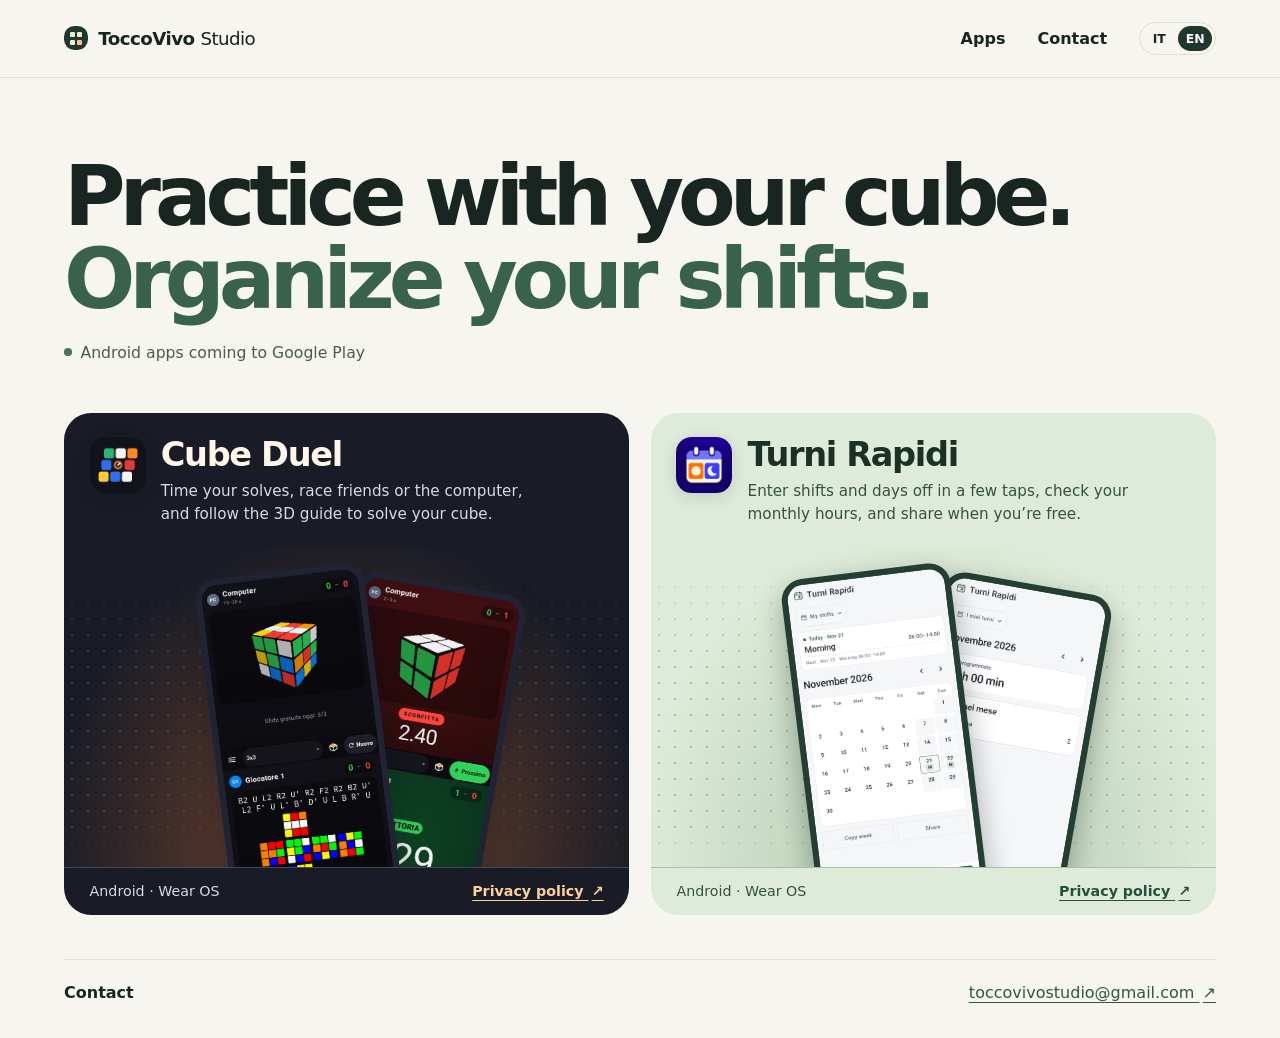
==== en/index.html @ 496abc5f "Aggiunge la versione inglese della vetrina" ====
<!doctype html>
<html lang="en">
<head>
  <meta charset="utf-8">
  <meta name="viewport" content="width=device-width, initial-scale=1">
  <meta name="description" content="Discover the Android apps from ToccoVivo Studio. Practice with Cube Duel and organize your shifts with Turni Rapidi.">
  <title>ToccoVivo Studio · Cube Duel and Turni Rapidi</title>
  <link rel="alternate" hreflang="it" href="https://toccovivostudio.github.io/">
  <link rel="alternate" hreflang="en" href="https://toccovivostudio.github.io/en/">
  <link rel="stylesheet" href="../stile.css">
</head>
<body>
  <a class="skip" href="#content">Skip to content</a>
  <header class="site-header">
    <div class="wrap header-inner">
      <a class="brand" href="/en/" aria-label="ToccoVivo Studio, home">
        <span class="brand-mark" aria-hidden="true"><i></i><i></i><i></i><i></i></span>
        <span>ToccoVivo <span class="brand-studio">Studio</span></span>
      </a>
      <nav class="site-links" aria-label="Main navigation">
        <a href="#apps">Apps</a>
        <a href="#contact">Contact</a>
      </nav>
      <nav class="language-switch" aria-label="Site language">
        <a href="/" hreflang="it" lang="it" aria-label="Italiano">IT</a>
        <a href="/en/" hreflang="en" lang="en" aria-label="English" aria-current="page">EN</a>
      </nav>
    </div>
  </header>

  <main id="content" class="wrap">
    <section class="intro" aria-labelledby="title">
      <h1 id="title">Practice with your cube.<br><span>Organize your shifts.</span></h1>
      <p class="status"><span aria-hidden="true"></span> Android apps coming to Google Play</p>
    </section>

    <section id="apps" class="apps" aria-label="Apps from ToccoVivo Studio">
      <article class="app-card cube" aria-labelledby="cube-title">
        <div class="app-content">
          <img class="app-icon" src="../immagini/cube-duel-icona.png" alt="" width="56" height="56">
          <div>
            <h2 id="cube-title">Cube Duel</h2>
            <p>Time your solves, race friends or the computer, and follow the 3D guide to solve your cube.</p>
          </div>
        </div>
        <div class="preview" aria-label="Cube Duel screenshots">
          <div class="device device-secondary"><img src="../immagini/cube-duel-risultato.png" alt="Results of a race against the computer"></div>
          <div class="device device-primary"><img src="../immagini/cube-duel-sfida.png" alt="3D cube and scramble sequence before a race"></div>
        </div>
        <div class="app-footer">
          <span>Android <span aria-hidden="true">·</span> Wear OS</span>
          <a href="/app-info/cube-duel/privacy/#en" aria-label="Cube Duel privacy policy">Privacy policy <span aria-hidden="true">↗</span></a>
        </div>
      </article>

      <article class="app-card turni" aria-labelledby="turni-title">
        <div class="app-content">
          <img class="app-icon" src="../immagini/turni-rapidi-icona.png" alt="" width="56" height="56">
          <div>
            <h2 id="turni-title">Turni Rapidi</h2>
            <p>Enter shifts and days off in a few taps, check your monthly hours, and share when you’re free.</p>
          </div>
        </div>
        <div class="preview" aria-label="Turni Rapidi screenshots">
          <div class="device device-secondary"><img src="../immagini/turni-rapidi-riepilogo.png" alt="Monthly summary of planned hours, shifts, and days off"></div>
          <div class="device device-primary"><img src="../immagini/turni-rapidi-calendar-en.png" alt="Monthly calendar with today’s shift and the next shift"></div>
        </div>
        <div class="app-footer">
          <span>Android <span aria-hidden="true">·</span> Wear OS</span>
          <a href="/app-info/turni-rapidi/privacy/en/" aria-label="Turni Rapidi privacy policy">Privacy policy <span aria-hidden="true">↗</span></a>
        </div>
      </article>
    </section>

    <footer id="contact" class="contact">
      <h2>Contact</h2>
      <a href="mailto:toccovivostudio@gmail.com">toccovivostudio@gmail.com <span aria-hidden="true">↗</span></a>
    </footer>
  </main>
</body>
</html>
---- stile.css ----
:root {
  color-scheme: light;
  --paper: #f6f5ef;
  --ink: #182521;
  --muted: #4c5a51;
  --line: #dfdfd5;
  font-family: "Segoe UI", system-ui, sans-serif;
  background: var(--paper);
  color: var(--ink);
}

*, *::before, *::after { box-sizing: border-box; }
body { margin: 0; }
a { color: inherit; }
a:focus-visible { outline: 2px solid #8a470d; outline-offset: 5px; border-radius: 3px; }
img { display: block; }
h1, h2, p { margin: 0; }

.wrap { width: min(72rem, calc(100% - 4rem)); margin-inline: auto; }
.skip { position: absolute; inset: 1rem auto auto 1rem; transform: translateY(-200%); background: white; padding: .7rem 1rem; z-index: 3; }
.skip:focus { transform: none; }
.site-header { border-bottom: 1px solid var(--line); }
.header-inner { min-height: 4.8rem; display: grid; grid-template-columns: auto 1fr auto; align-items: center; gap: clamp(1rem, 3vw, 2rem); }
.brand { display: inline-flex; align-items: center; gap: .65rem; font-size: 1.14rem; font-weight: 750; letter-spacing: -.03em; text-decoration: none; }
.brand-studio { font-weight: 500; }
.brand-mark { background: #21362c; padding: .36rem; border-radius: .65rem; display: grid; grid-template-columns: repeat(2, .3rem); gap: .18rem; flex: none; }
.brand-mark i { aspect-ratio: 1; border-radius: .07rem; background: #e9efd7; }
.brand-mark i:last-child { background: #ffc07c; }
nav { display: flex; align-items: center; gap: clamp(.75rem, 3vw, 2rem); font-weight: 600; }
nav a { text-decoration: none; padding-block: .45rem; }
nav a:hover, .contact a:hover { text-decoration: underline; text-underline-offset: .24em; }
.site-links { justify-self: end; }
.language-switch { gap: .2rem; padding: .2rem; border: 1px solid var(--line); border-radius: 2rem; }
.language-switch a { display: block; min-width: 2rem; padding: .3rem .45rem; border-radius: 2rem; text-align: center; font-size: .78rem; }
.language-switch [aria-current="page"] { background: #21362c; color: #fff; }

.intro { padding-block: clamp(2.75rem, 6vw, 5rem) clamp(1.85rem, 4vw, 3.25rem); }
.intro h1 { font-family: "Segoe UI Variable Display", "Segoe UI", system-ui, sans-serif; font-size: clamp(2.4rem, 6.7vw, 5.25rem); line-height: .99; letter-spacing: -.072em; font-weight: 760; }
.intro h1 span { color: #38614e; }
.status { display: flex; align-items: baseline; gap: .55rem; color: var(--muted); margin-top: 1.35rem; font-size: .98rem; }
.status span { align-self: center; flex: none; width: .48rem; height: .48rem; border-radius: 50%; background: #42765a; }

.apps { display: grid; grid-template-columns: repeat(2, minmax(0, 1fr)); gap: 1.35rem; scroll-margin-top: 1rem; }
.app-card { border-radius: 1.7rem; overflow: hidden; display: grid; grid-template-rows: auto 1fr auto; }
.cube { --card: #191c26; --card-text: #fff5e9; --secondary: #d9d8e4; --divider: #444957; --link: #ffd098; --glow: #78462e; --dot: #615045; --frame: #202334; }
.turni { --card: #dfebda; --card-text: #1c3126; --secondary: #355143; --divider: #adbfac; --link: #23513e; --glow: #adc8a9; --dot: #96ad97; --frame: #253e33; }
.app-card { background: var(--card); color: var(--card-text); }
.app-content { display: grid; grid-template-columns: auto minmax(0, 1fr); gap: .95rem; padding: 1.55rem 1.6rem 1.35rem; }
.app-icon { border-radius: .98rem; box-shadow: 0 .25rem 1rem #13182022; }
.app-content h2 { font-size: clamp(1.55rem, 3vw, 2.1rem); line-height: 1.05; letter-spacing: -.04em; }
.app-content p { color: var(--secondary); margin-top: .45rem; line-height: 1.5; font-size: .95rem; max-width: 40ch; }

.preview {
  position: relative;
  align-self: end;
  height: clamp(14rem, 28vw, 20rem);
  overflow: hidden;
  isolation: isolate;
  background: radial-gradient(ellipse at 50% 95%, var(--glow), transparent 75%);
}
.preview::before {
  content: "";
  position: absolute;
  inset: 0;
  opacity: .65;
  background-image: radial-gradient(var(--dot) .08rem, transparent .1rem);
  background-size: 1rem 1rem;
  mask-image: linear-gradient(transparent, #000 40%, #000 86%, transparent);
  z-index: -1;
}
.device {
  position: absolute;
  top: 1.4rem;
  left: 50%;
  width: 30%;
  max-width: 10.9rem;
  padding: .36rem;
  border-radius: 1.35rem;
  background: var(--frame);
  box-shadow: 0 .75rem 1.75rem #0d151954;
}
.device img { width: 100%; border-radius: .98rem; }
.device-primary { transform: translateX(-78%) rotate(-7deg); }
.device-secondary { top: 2.1rem; transform: translateX(-11%) rotate(10deg); }
.app-footer { display: flex; align-items: center; justify-content: space-between; flex-wrap: wrap; gap: .55rem 1rem; padding: .95rem 1.6rem; border-top: 1px solid var(--divider); font-size: .89rem; }
.app-footer > span { color: var(--secondary); }
.app-footer a { color: var(--link); font-weight: 650; text-underline-offset: .26em; }
.app-footer a:focus-visible { outline-color: var(--link); }
.app-footer a span, .contact a span { margin-left: .2rem; }

.contact { display: flex; justify-content: space-between; flex-wrap: wrap; align-items: center; gap: .5rem 1.5rem; margin-top: 2.8rem; padding-block: 1.45rem 2.2rem; border-top: 1px solid var(--line); }
.contact h2 { font-size: 1rem; }
.contact a { color: #305744; text-underline-offset: .25em; overflow-wrap: anywhere; }

@media (max-width: 46rem) {
  .wrap { width: calc(100% - 2rem); }
  .apps { grid-template-columns: 1fr; }
  .preview { height: clamp(13.5rem, 64vw, 20rem); }
  .app-content { padding: 1.3rem 1.25rem 1.15rem; }
  .app-footer { padding-inline: 1.25rem; }
  .device { width: 33%; }
  .contact { margin-top: 2rem; }
}

@media (max-width: 32rem) {
  .header-inner { grid-template-columns: 1fr auto; gap: .45rem 1rem; padding-block: .7rem .38rem; }
  .site-links { grid-row: 2; grid-column: 1 / -1; justify-self: start; }
  .language-switch { grid-row: 1; grid-column: 2; }
}

@media (max-width: 24rem) {
  .brand { font-size: 1rem; gap: .48rem; }
  nav { font-size: .88rem; }
  .app-icon { width: 44px; height: 44px; border-radius: .8rem; }
}
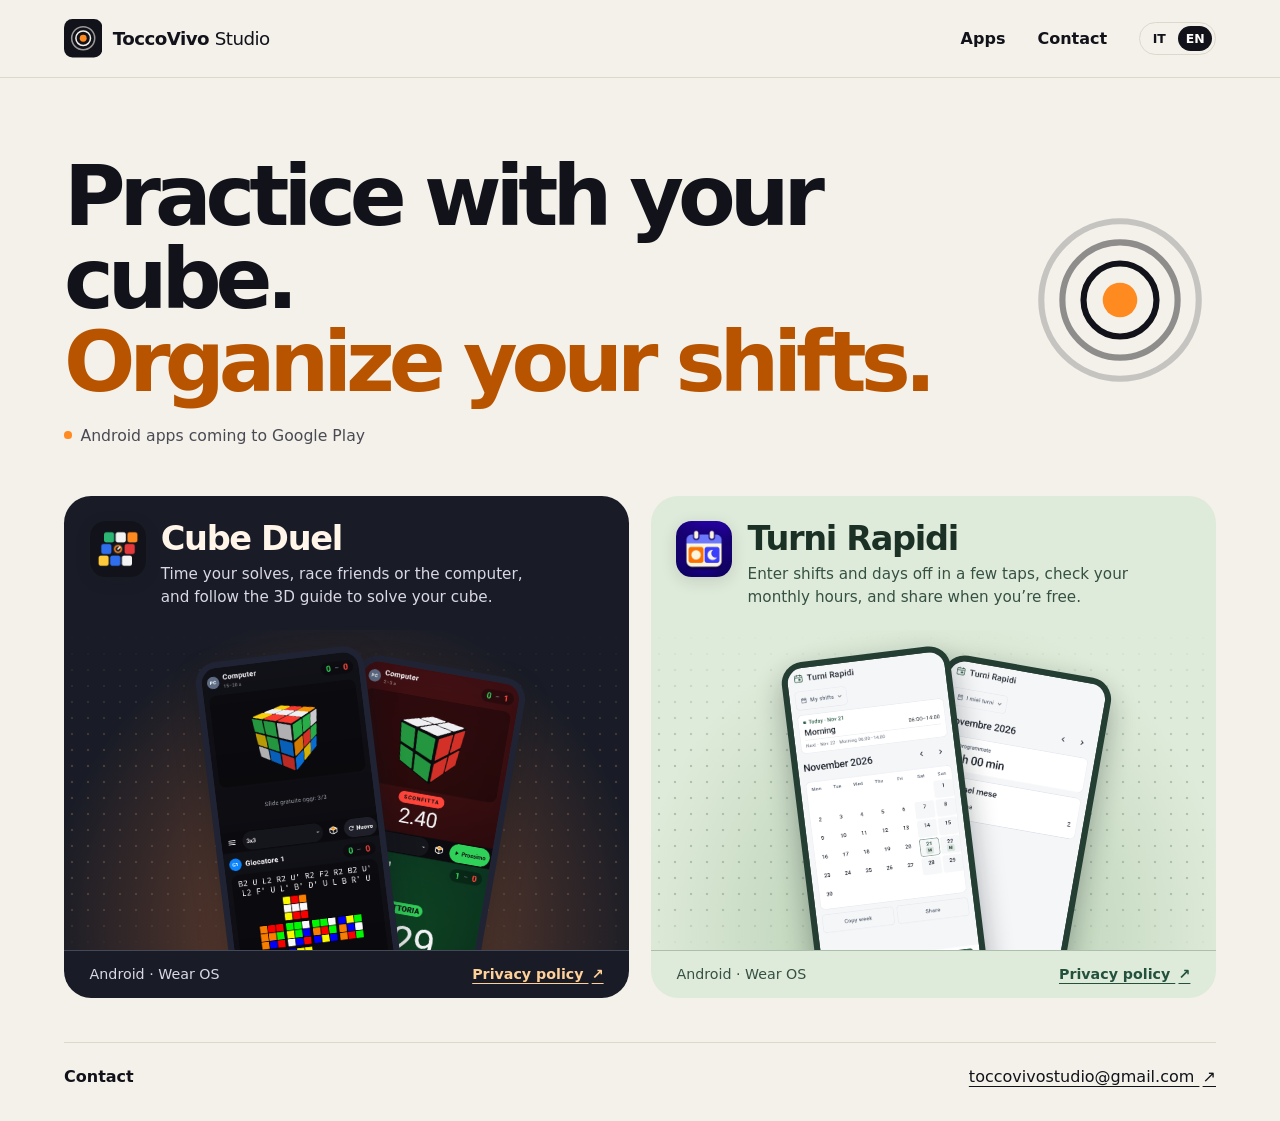
==== commit 511f6118: "Aggiorna il marchio di ToccoVivo Studio Nuovo simbolo, colori nero, crema e arancione, icona della s" ====
--- a/en/index.html
+++ b/en/index.html
@@ -8,13 +8,22 @@
   <link rel="alternate" hreflang="it" href="https://toccovivostudio.github.io/">
   <link rel="alternate" hreflang="en" href="https://toccovivostudio.github.io/en/">
   <link rel="stylesheet" href="../stile.css">
+  <meta name="theme-color" content="#12131a">
+  <link rel="icon" href="/favicon.svg" type="image/svg+xml">
+  <link rel="apple-touch-icon" href="/immagini/logo-toccovivo-512.png">
+  <meta property="og:type" content="website">
+  <meta property="og:site_name" content="ToccoVivo Studio">
+  <meta property="og:title" content="ToccoVivo Studio · Cube Duel and Turni Rapidi">
+  <meta property="og:description" content="Discover the Android apps from ToccoVivo Studio. Practice with Cube Duel and organize your shifts with Turni Rapidi.">
+  <meta property="og:image" content="https://toccovivostudio.github.io/immagini/og-toccovivo.png">
+  <meta name="twitter:card" content="summary_large_image">
 </head>
 <body>
   <a class="skip" href="#content">Skip to content</a>
   <header class="site-header">
     <div class="wrap header-inner">
       <a class="brand" href="/en/" aria-label="ToccoVivo Studio, home">
-        <span class="brand-mark" aria-hidden="true"><i></i><i></i><i></i><i></i></span>
+        <svg class="brand-mark" viewBox="0 0 100 100" aria-hidden="true"><rect width="100" height="100" rx="22" fill="#12131A"/><circle cx="50" cy="50" r="9" fill="#FF8A1F"/><circle cx="50" cy="50" r="19" fill="none" stroke="#F4F1EA" stroke-width="4"/><circle cx="50" cy="50" r="30" fill="none" stroke="#F4F1EA" stroke-opacity=".6" stroke-width="4"/></svg>
         <span>ToccoVivo <span class="brand-studio">Studio</span></span>
       </a>
       <nav class="site-links" aria-label="Main navigation">
@@ -30,8 +39,11 @@
 
   <main id="content" class="wrap">
     <section class="intro" aria-labelledby="title">
+      <div class="intro-text">
       <h1 id="title">Practice with your cube.<br><span>Organize your shifts.</span></h1>
       <p class="status"><span aria-hidden="true"></span> Android apps coming to Google Play</p>
+    </div>
+      <svg class="hero-mark" viewBox="0 0 100 100" aria-hidden="true"><circle cx="50" cy="50" r="9" fill="#FF8A1F"/><circle cx="50" cy="50" r="19" fill="none" stroke="#12131A" stroke-width="3.2"/><circle cx="50" cy="50" r="30" fill="none" stroke="#12131A" stroke-opacity=".45" stroke-width="3.2"/><circle cx="50" cy="50" r="41" fill="none" stroke="#12131A" stroke-opacity=".2" stroke-width="3.2"/></svg>
     </section>
 
     <section id="apps" class="apps" aria-label="Apps from ToccoVivo Studio">
--- a/stile.css
+++ b/stile.css
@@ -1,9 +1,9 @@
 :root {
   color-scheme: light;
-  --paper: #f6f5ef;
-  --ink: #182521;
-  --muted: #4c5a51;
-  --line: #dfdfd5;
+  --paper: #f4f1ea;
+  --ink: #12131a;
+  --muted: #4a4a52;
+  --line: #ddd8cc;
   font-family: "Segoe UI", system-ui, sans-serif;
   background: var(--paper);
   color: var(--ink);
@@ -23,22 +23,20 @@
 .header-inner { min-height: 4.8rem; display: grid; grid-template-columns: auto 1fr auto; align-items: center; gap: clamp(1rem, 3vw, 2rem); }
 .brand { display: inline-flex; align-items: center; gap: .65rem; font-size: 1.14rem; font-weight: 750; letter-spacing: -.03em; text-decoration: none; }
 .brand-studio { font-weight: 500; }
-.brand-mark { background: #21362c; padding: .36rem; border-radius: .65rem; display: grid; grid-template-columns: repeat(2, .3rem); gap: .18rem; flex: none; }
-.brand-mark i { aspect-ratio: 1; border-radius: .07rem; background: #e9efd7; }
-.brand-mark i:last-child { background: #ffc07c; }
+.brand-mark { width: 2.4rem; height: 2.4rem; flex: none; display: block; }
 nav { display: flex; align-items: center; gap: clamp(.75rem, 3vw, 2rem); font-weight: 600; }
 nav a { text-decoration: none; padding-block: .45rem; }
 nav a:hover, .contact a:hover { text-decoration: underline; text-underline-offset: .24em; }
 .site-links { justify-self: end; }
 .language-switch { gap: .2rem; padding: .2rem; border: 1px solid var(--line); border-radius: 2rem; }
 .language-switch a { display: block; min-width: 2rem; padding: .3rem .45rem; border-radius: 2rem; text-align: center; font-size: .78rem; }
-.language-switch [aria-current="page"] { background: #21362c; color: #fff; }
+.language-switch [aria-current="page"] { background: #12131a; color: #fff; }
 
 .intro { padding-block: clamp(2.75rem, 6vw, 5rem) clamp(1.85rem, 4vw, 3.25rem); }
 .intro h1 { font-family: "Segoe UI Variable Display", "Segoe UI", system-ui, sans-serif; font-size: clamp(2.4rem, 6.7vw, 5.25rem); line-height: .99; letter-spacing: -.072em; font-weight: 760; }
-.intro h1 span { color: #38614e; }
+.intro h1 span { color: #b85400; }
 .status { display: flex; align-items: baseline; gap: .55rem; color: var(--muted); margin-top: 1.35rem; font-size: .98rem; }
-.status span { align-self: center; flex: none; width: .48rem; height: .48rem; border-radius: 50%; background: #42765a; }
+.status span { align-self: center; flex: none; width: .48rem; height: .48rem; border-radius: 50%; background: #ff8a1f; }
 
 .apps { display: grid; grid-template-columns: repeat(2, minmax(0, 1fr)); gap: 1.35rem; scroll-margin-top: 1rem; }
 .app-card { border-radius: 1.7rem; overflow: hidden; display: grid; grid-template-rows: auto 1fr auto; }
@@ -90,7 +88,7 @@
 
 .contact { display: flex; justify-content: space-between; flex-wrap: wrap; align-items: center; gap: .5rem 1.5rem; margin-top: 2.8rem; padding-block: 1.45rem 2.2rem; border-top: 1px solid var(--line); }
 .contact h2 { font-size: 1rem; }
-.contact a { color: #305744; text-underline-offset: .25em; overflow-wrap: anywhere; }
+.contact a { color: #12131a; text-underline-offset: .25em; overflow-wrap: anywhere; }
 
 @media (max-width: 46rem) {
   .wrap { width: calc(100% - 2rem); }
@@ -113,3 +111,7 @@
   nav { font-size: .88rem; }
   .app-icon { width: 44px; height: 44px; border-radius: .8rem; }
 }
+
+.intro { display: grid; grid-template-columns: minmax(0, 1fr) auto; align-items: center; gap: clamp(1rem, 4vw, 3rem); }
+.hero-mark { width: clamp(7rem, 17vw, 12rem); height: auto; flex: none; }
+@media (max-width: 46rem) { .hero-mark { display: none; } .intro { display: block; } }
